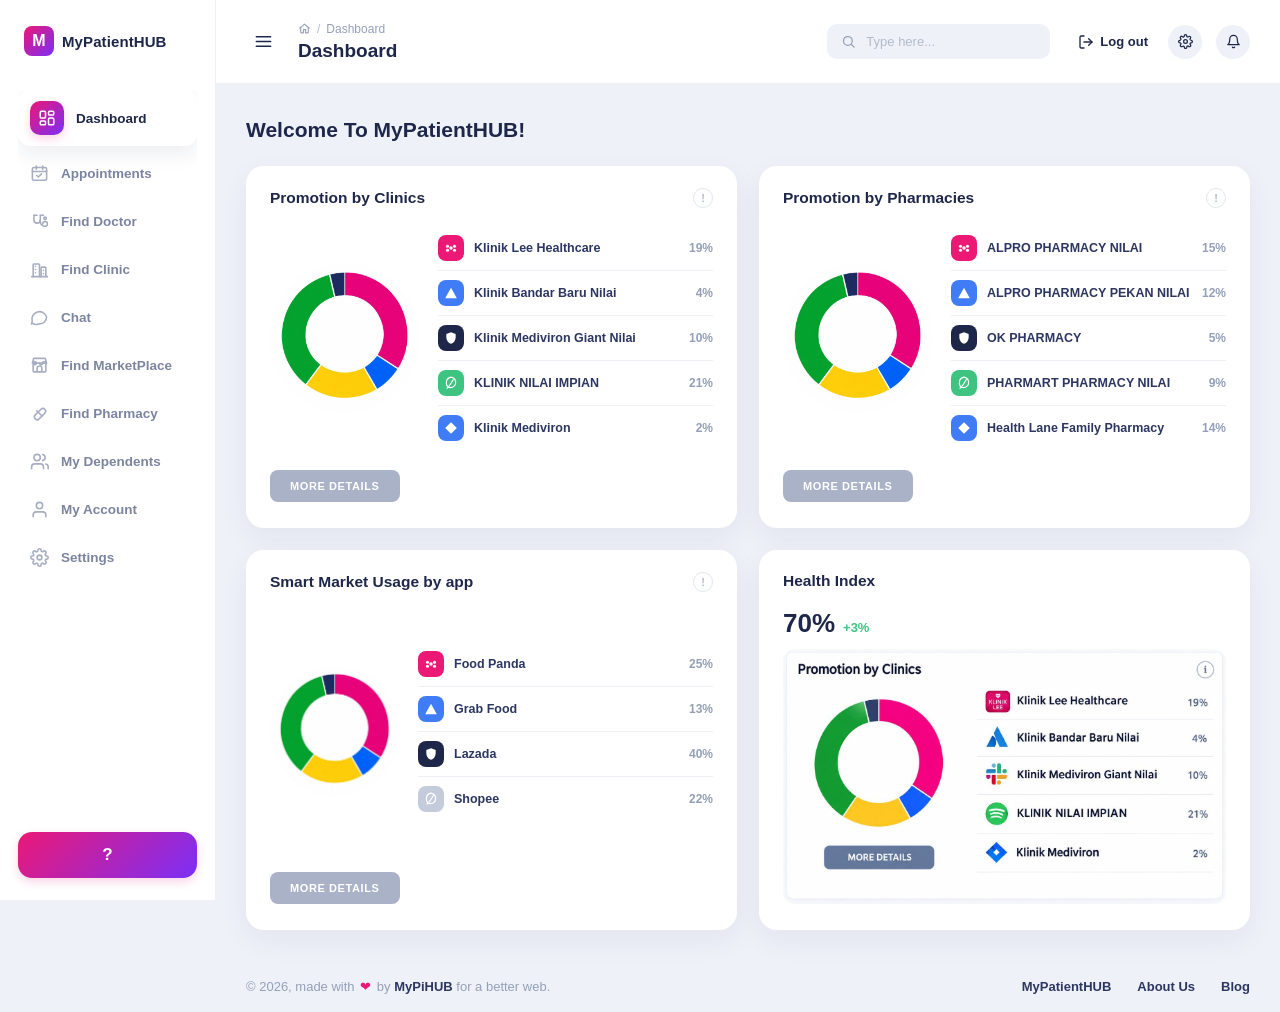
==== index.html @ ab28e2b0 "Files Uploaded" ====
<!DOCTYPE html>
<html lang="en">
<head>
<meta charset="UTF-8" />
<meta name="viewport" content="width=device-width, initial-scale=1.0" />
<title>MyPatientHUB | Dashboard</title>
<link rel="stylesheet" href="styles.css" />
</head>
<body>

  <div class="sidebar-overlay" id="sidebarOverlay"></div>

  <div class="app" id="app">

    <!-- ===================== SIDEBAR ===================== -->
    <aside class="sidebar" id="sidebar">
      <div class="sidebar-logo">
        <span class="logo-mark">M</span>
        <span class="logo-text">MyPatient<b>HUB</b></span>
      </div>

      <nav class="sidebar-nav">
        <ul>
          <li class="nav-item active">
            <a href="#" title="Dashboard">
              <span class="nav-icon" data-icon="layout-dashboard"></span>
              <span class="nav-label">Dashboard</span>
            </a>
          </li>
          <li class="nav-item">
            <a href="#" title="Appointments">
              <span class="nav-icon" data-icon="calendar-check"></span>
              <span class="nav-label">Appointments</span>
            </a>
          </li>
          <li class="nav-item">
            <a href="#" title="Find Doctor">
              <span class="nav-icon" data-icon="stethoscope"></span>
              <span class="nav-label">Find Doctor</span>
            </a>
          </li>
          <li class="nav-item">
            <a href="#" title="Find Clinic">
              <span class="nav-icon" data-icon="building-2"></span>
              <span class="nav-label">Find Clinic</span>
            </a>
          </li>
          <li class="nav-item">
            <a href="#" title="Chat">
              <span class="nav-icon" data-icon="message-square"></span>
              <span class="nav-label">Chat</span>
            </a>
          </li>
          <li class="nav-item">
            <a href="#" title="Find MarketPlace">
              <span class="nav-icon" data-icon="store"></span>
              <span class="nav-label">Find MarketPlace</span>
            </a>
          </li>
          <li class="nav-item">
            <a href="#" title="Find Pharmacy">
              <span class="nav-icon" data-icon="pill"></span>
              <span class="nav-label">Find Pharmacy</span>
            </a>
          </li>
          <li class="nav-item">
            <a href="#" title="My Dependents">
              <span class="nav-icon" data-icon="users"></span>
              <span class="nav-label">My Dependents</span>
            </a>
          </li>
          <li class="nav-item">
            <a href="#" title="My Account">
              <span class="nav-icon" data-icon="user"></span>
              <span class="nav-label">My Account</span>
            </a>
          </li>
          <li class="nav-item">
            <a href="#" title="Settings">
              <span class="nav-icon" data-icon="settings"></span>
              <span class="nav-label">Settings</span>
            </a>
          </li>
        </ul>
      </nav>

      <button class="help-btn" id="helpBtn" aria-label="Help" title="Help">?</button>
    </aside>

    <!-- ===================== MAIN WRAPPER ===================== -->
    <div class="main-wrapper">

      <!-- ===================== HEADER ===================== -->
      <header class="topbar">
        <div class="topbar-left">
          <button class="hamburger" id="hamburgerBtn" aria-label="Toggle sidebar">
            <span class="nav-icon" data-icon="menu"></span>
          </button>
          <div class="topbar-heading">
            <div class="breadcrumb">
              <span class="nav-icon breadcrumb-icon" data-icon="home"></span>
              <span class="crumb-sep">/</span>
              <span class="crumb-current">Dashboard</span>
            </div>
            <h1 class="page-title">Dashboard</h1>
          </div>
        </div>

        <div class="topbar-right">
          <div class="search-box">
            <span class="nav-icon search-icon" data-icon="search"></span>
            <input type="text" placeholder="Type here..." aria-label="Search" />
          </div>

          <div class="topbar-actions">
            <button class="logout-btn">
              <span class="nav-icon" data-icon="log-out"></span>
              <span>Log out</span>
            </button>
            <button class="icon-btn" aria-label="Settings">
              <span class="nav-icon" data-icon="settings"></span>
            </button>
            <button class="icon-btn" aria-label="Notifications">
              <span class="nav-icon" data-icon="bell"></span>
            </button>
          </div>
        </div>
      </header>

      <!-- ===================== MAIN CONTENT ===================== -->
      <main class="content">
        <h2 class="welcome-heading">Welcome To MyPatientHUB!</h2>

        <div class="dashboard-grid">

          <!-- Promotion by Clinics -->
          <section class="card">
            <div class="card-header">
              <h3>Promotion by Clinics</h3>
              <span class="info-dot"></span>
            </div>
            <div class="card-body split">
              <div class="chart-wrap">
                <img class="chart-img" src="chartImg.jpg" alt="Promotion by Clinics chart" />
              </div>
              <ul class="legend-list" id="clinicsLegend"></ul>
            </div>
            <button class="more-details-btn">More Details</button>
          </section>

          <!-- Promotion by Pharmacies -->
          <section class="card">
            <div class="card-header">
              <h3>Promotion by Pharmacies</h3>
              <span class="info-dot"></span>
            </div>
            <div class="card-body split">
              <div class="chart-wrap">
                <img class="chart-img" src="chartImg.jpg" alt="Promotion by Pharmacies chart" />
              </div>
              <ul class="legend-list" id="pharmaciesLegend"></ul>
            </div>
            <button class="more-details-btn">More Details</button>
          </section>

          <!-- Smart Market Usage by app -->
          <section class="card">
            <div class="card-header">
              <h3>Smart Market Usage by app</h3>
              <span class="info-dot"></span>
            </div>
            <div class="card-body split">
              <div class="chart-wrap half">
                <img class="chart-img" src="chartImg.jpg" alt="Smart Market Usage chart" />
              </div>
              <ul class="legend-list" id="marketLegend"></ul>
            </div>
            <button class="more-details-btn">More Details</button>
          </section>

          <!-- Health Index -->
          <section class="card health-card">
            <div class="card-header">
              <h3>Health Index</h3>
            </div>
            <div class="health-stat">
              <span class="health-percent">70%</span>
              <span class="health-delta">+3%</span>
            </div>
            <div class="health-chart-wrap">
              <img class="chart-img" src="img.jpg" alt="Health Index chart" />
            </div>
          </section>

        </div>
      </main>

      <!-- ===================== FOOTER ===================== -->
      <footer class="footer">
        <p class="footer-copy">© 2026, made with <span class="footer-heart">&#10084;</span> by <b>MyPiHUB</b> for a better web.</p>
        <nav class="footer-links">
          <a href="#">MyPatientHUB</a>
          <a href="#">About Us</a>
          <a href="#">Blog</a>
        </nav>
      </footer>
    </div>
  </div>

  <script src="icons.js"></script>
  <script src="script.js"></script>
</body>
</html>
---- styles.css ----
/* ============ TOKENS ============ */
:root {
  --navy: #1e2749;
  --navy-soft: #2c3660;
  --text-muted: #94a0b8;
  --text-faint: #b3bbcd;
  --bg-app: #eef1f8;
  --bg-card: #ffffff;
  --border-soft: #eef0f6;
  --pink: #ec1876;
  --pink-dark: #d1146a;
  --purple: #7b2ff7;
  --green: #3fc380;
  --yellow: #f6b93b;
  --blue: #3f7cf6;
  --silver: #c4cbdb;
  --shadow-card: 0 10px 30px rgba(30, 39, 73, 0.06);
  --shadow-btn: 0 4px 10px rgba(236, 24, 118, 0.18);
  --radius-lg: 18px;
  --radius-md: 12px;
  --sidebar-w: 216px;
  --sidebar-w-collapsed: 76px;
  --header-h: 84px;
}

* { box-sizing: border-box; }

html, body {
  margin: 0;
  padding: 0;
  height: 100%;
}

body {
  font-family: "Segoe UI", -apple-system, BlinkMacSystemFont, "Helvetica Neue", Arial, sans-serif;
  background: var(--bg-app);
  color: var(--navy);
  -webkit-font-smoothing: antialiased;
}

ul { list-style: none; margin: 0; padding: 0; }
a { text-decoration: none; color: inherit; }
button { font-family: inherit; cursor: pointer; border: none; background: none; }

/* ============ ICONS ============ */
.nav-icon {
  display: inline-block;
  width: 19px;
  height: 19px;
  flex-shrink: 0;
}
.nav-icon svg { width: 100%; height: 100%; display: block; }

/* ============ APP LAYOUT ============ */
.app {
  display: flex;
  min-height: 100vh;
}

/* ============ SIDEBAR ============ */
.sidebar {
  width: var(--sidebar-w);
  flex-shrink: 0;
  background: var(--bg-card);
  border-right: 1px solid var(--border-soft);
  padding: 26px 18px 22px;
  display: flex;
  flex-direction: column;
  position: fixed;
  top: 0;
  left: 0;
  bottom: 0;
  z-index: 100;
  transition: width 0.25s ease, box-shadow 0.25s ease;
  overflow: hidden;
}

/* collapsed = icon-only state, toggled by the hamburger button */
.sidebar.collapsed {
  width: var(--sidebar-w-collapsed);
  padding: 26px 12px 22px;
}

.sidebar-logo {
  display: flex;
  align-items: center;
  gap: 8px;
  padding: 0 6px 26px;
  margin-bottom: 8px;
}
.sidebar.collapsed .sidebar-logo {
  justify-content: center;
  padding: 0 0 26px;
}

.logo-mark {
  width: 30px;
  height: 30px;
  border-radius: 8px;
  background: linear-gradient(135deg, var(--pink), var(--purple));
  color: #fff;
  font-weight: 800;
  font-size: 16px;
  display: flex;
  align-items: center;
  justify-content: center;
  flex-shrink: 0;
}

.logo-text {
  font-size: 15px;
  font-weight: 600;
  color: var(--navy);
  letter-spacing: 0.1px;
  white-space: nowrap;
}
.logo-text b { font-weight: 800; }
.sidebar.collapsed .logo-text { display: none; }

.sidebar-nav { flex: 1; overflow-y: auto; overflow-x: hidden; scrollbar-width: thin; scrollbar-color: #d9dceb transparent; }
.sidebar-nav::-webkit-scrollbar { width: 5px; }
.sidebar-nav::-webkit-scrollbar-thumb { background: #d9dceb; border-radius: 4px; }
.sidebar-nav::-webkit-scrollbar-track { background: transparent; }

.sidebar-nav li { margin-bottom: 7px; }

.sidebar-nav a {
  display: flex;
  align-items: center;
  gap: 12px;
  padding: 11px 12px;
  border-radius: 12px;
  color: #7c85a0;
  font-size: 13.5px;
  font-weight: 600;
  white-space: nowrap;
  transition: background 0.15s ease, color 0.15s ease;
}
.sidebar.collapsed .sidebar-nav a {
  justify-content: center;
  padding: 11px;
}

.nav-label { transition: opacity 0.15s ease; }
.sidebar.collapsed .nav-label { display: none; }

.sidebar-nav .nav-icon { color: #a7aec2; }

.sidebar-nav a:hover { background: #f6f4fc; color: var(--navy); }

/* Active item: white card with a small gradient icon badge — the icon
   is the only part that carries color, not the whole row */
.nav-item.active a {
  background: #ffffff;
  color: var(--navy);
  box-shadow: 0 8px 20px rgba(30, 39, 73, 0.08);
}
.nav-item.active .nav-label { font-weight: 700; }
.nav-item.active .nav-icon {
  width: 34px;
  height: 34px;
  padding: 8px;
  display: flex;
  align-items: center;
  justify-content: center;
  border-radius: 10px;
  background: linear-gradient(135deg, var(--pink), var(--purple));
  color: #fff;
  box-shadow: var(--shadow-btn);
}
.sidebar.collapsed .nav-item.active .nav-icon { margin: 0 auto; }

.help-btn {
  margin-top: 18px;
  width: 100%;
  height: 46px;
  border-radius: 14px;
  background: linear-gradient(135deg, var(--pink), var(--purple));
  color: #fff;
  font-size: 17px;
  font-weight: 700;
  display: flex;
  align-items: center;
  justify-content: center;
  box-shadow: var(--shadow-btn);
  flex-shrink: 0;
}

.sidebar-overlay {
  display: none;
  position: fixed;
  inset: 0;
  background: rgba(20, 24, 45, 0.45);
  z-index: 90;
}
.sidebar-overlay.show { display: block; }

/* ============ MAIN WRAPPER ============ */
.main-wrapper {
  flex: 1;
  margin-left: var(--sidebar-w);
  display: flex;
  flex-direction: column;
  min-width: 0;
  transition: margin-left 0.25s ease;
}
.app.sidebar-collapsed .main-wrapper {
  margin-left: var(--sidebar-w-collapsed);
}

/* ============ TOPBAR ============ */
.topbar {
  height: var(--header-h);
  background: var(--bg-card);
  border-bottom: 1px solid var(--border-soft);
  display: flex;
  align-items: center;
  justify-content: space-between;
  padding: 0 30px;
  position: sticky;
  top: 0;
  z-index: 50;
}

.topbar-left {
  display: flex;
  align-items: center;
  gap: 18px;
}

.hamburger {
  width: 34px;
  height: 34px;
  display: flex;
  align-items: center;
  justify-content: center;
  color: var(--navy);
  border-radius: 8px;
}
.hamburger:hover { background: var(--bg-app); }

.breadcrumb {
  display: flex;
  align-items: center;
  gap: 6px;
  font-size: 12px;
  color: var(--text-muted);
  margin-bottom: 4px;
}
.breadcrumb-icon { width: 13px; height: 13px; color: var(--text-muted); }
.crumb-sep { color: var(--text-faint); }
.crumb-current { color: var(--text-muted); }

.page-title {
  margin: 0;
  font-size: 19px;
  font-weight: 700;
  color: var(--navy);
}

.topbar-right {
  display: flex;
  align-items: center;
  gap: 22px;
}

.search-box {
  display: flex;
  align-items: center;
  gap: 8px;
  background: var(--bg-app);
  border-radius: 10px;
  padding: 9px 14px;
  min-width: 210px;
}
.search-icon { color: var(--text-muted); width: 15px; height: 15px; }
.search-box input {
  border: none;
  background: transparent;
  outline: none;
  font-size: 13px;
  color: var(--navy);
  width: 100%;
}
.search-box input::placeholder { color: var(--text-faint); }

.topbar-actions {
  display: flex;
  align-items: center;
  gap: 14px;
}

.logout-btn {
  display: flex;
  align-items: center;
  gap: 6px;
  font-size: 13px;
  font-weight: 600;
  color: var(--navy);
}
.logout-btn .nav-icon { width: 16px; height: 16px; color: var(--navy); }

.icon-btn {
  width: 34px;
  height: 34px;
  border-radius: 50%;
  display: flex;
  align-items: center;
  justify-content: center;
  color: var(--navy);
  background: var(--bg-app);
}
.icon-btn .nav-icon { width: 15px; height: 15px; }
.icon-btn:hover { background: #e4e8f5; }

/* ============ CONTENT ============ */
.content {
  padding: 30px;
  flex: 1;
}

.welcome-heading {
  font-size: 21px;
  font-weight: 700;
  color: var(--navy);
  margin: 4px 0 24px;
}

.dashboard-grid {
  display: grid;
  grid-template-columns: 1fr 1fr;
  gap: 22px;
}

/* ============ CARDS ============ */
.card {
  background: var(--bg-card);
  border-radius: var(--radius-lg);
  box-shadow: var(--shadow-card);
  padding: 22px 24px 26px;
  display: flex;
  flex-direction: column;
}

.card-header {
  display: flex;
  align-items: center;
  justify-content: space-between;
  margin-bottom: 18px;
}

.card-header h3 {
  margin: 0;
  font-size: 15.5px;
  font-weight: 700;
  color: var(--navy);
}

.info-dot {
  width: 20px;
  height: 20px;
  border-radius: 50%;
  border: 1.5px solid #e2e6f0;
  color: var(--text-faint);
  display: flex;
  align-items: center;
  justify-content: center;
  font-size: 11px;
  font-weight: 700;
  flex-shrink: 0;
}
.info-dot::before { content: "!"; }

.card-body.split {
  display: flex;
  align-items: center;
  gap: 18px;
  flex: 1;
}

.chart-wrap {
  position: relative;
  width: 150px;
  height: 150px;
  flex-shrink: 0;
  border-radius: 50%;
  overflow: hidden;
  background: var(--bg-app);
}
.chart-wrap.half { width: 130px; height: 130px; }

.chart-img {
  width: 100%;
  height: 100%;
  object-fit: cover;
  display: block;
}

.legend-list {
  flex: 1;
  display: flex;
  flex-direction: column;
  min-width: 0;
}

.legend-list li {
  display: flex;
  align-items: center;
  gap: 10px;
  padding: 9px 0;
  border-bottom: 1px solid var(--border-soft);
}
.legend-list li:last-child { border-bottom: none; }

.legend-icon {
  width: 26px;
  height: 26px;
  border-radius: 8px;
  flex-shrink: 0;
  display: flex;
  align-items: center;
  justify-content: center;
  color: #fff;
}
.legend-icon svg { width: 14px; height: 14px; }

.legend-name {
  flex: 1;
  font-size: 12.5px;
  font-weight: 600;
  color: var(--navy-soft);
  min-width: 0;
  overflow: hidden;
  text-overflow: ellipsis;
  white-space: nowrap;
}

.legend-pct {
  font-size: 12px;
  color: var(--text-muted);
  font-weight: 600;
  flex-shrink: 0;
}

.more-details-btn {
  align-self: flex-start;
  margin-top: 20px;
  background: #aab2c8;
  color: #fff;
  font-size: 11px;
  font-weight: 700;
  letter-spacing: 0.6px;
  text-transform: uppercase;
  padding: 10px 20px;
  border-radius: 8px;
}
.more-details-btn:hover { background: #9aa2ba; }

/* ============ HEALTH INDEX CARD ============ */
.health-card { justify-content: flex-start; }

.health-stat {
  display: flex;
  align-items: baseline;
  gap: 8px;
  margin-bottom: 10px;
}
.health-percent {
  font-size: 26px;
  font-weight: 800;
  color: var(--navy);
}
.health-delta {
  font-size: 13px;
  font-weight: 700;
  color: var(--green);
}

.health-chart-wrap {
  flex: 1;
  min-height: 140px;
  position: relative;
  border-radius: var(--radius-md);
  overflow: hidden;
  background: var(--bg-app);
}

/* ============ FOOTER ============ */
.footer {
  display: flex;
  align-items: center;
  justify-content: space-between;
  padding: 18px 30px;
  font-size: 13px;
  color: var(--text-muted);
  border-top: 1px solid var(--border-soft);
  flex-wrap: wrap;
  gap: 10px;
}

.footer-copy { margin: 0; }
.footer-copy b { color: var(--navy-soft); font-weight: 700; }

.footer-heart {
  color: var(--pink);
  padding: 0 2px;
}

.footer-links {
  display: flex;
  align-items: center;
  gap: 26px;
}

.footer-links a {
  color: var(--navy-soft);
  font-weight: 600;
  font-size: 13px;
}
.footer-links a:hover { color: var(--pink); }

@media (max-width: 560px) {
  .footer { padding: 16px 18px; justify-content: center; text-align: center; }
  .footer-links { gap: 18px; }
}

/* ============ RESPONSIVE ============ */
@media (max-width: 1080px) {
  .dashboard-grid { grid-template-columns: 1fr; }
}

@media (max-width: 640px) {
  /* below this width the sidebar always starts collapsed (icons only);
     the hamburger can still expand it, and it then floats over the
     content as an overlay drawer instead of pushing it */
  .app:not(.sidebar-collapsed) .sidebar {
    width: var(--sidebar-w);
    box-shadow: 0 0 30px rgba(20, 24, 45, 0.18);
    z-index: 110;
  }
  .app:not(.sidebar-collapsed) .main-wrapper {
    margin-left: var(--sidebar-w-collapsed);
  }
  .topbar { padding: 0 16px; }
  .search-box { min-width: 140px; }
  .logout-btn span:last-child { display: none; }
  .content { padding: 18px; }
}

@media (max-width: 560px) {
  .topbar { flex-wrap: wrap; height: auto; padding: 12px 16px; gap: 10px; }
  .topbar-left { width: 100%; }
  .topbar-right { width: 100%; justify-content: space-between; }
  .search-box { flex: 1; min-width: 0; }
  .card-body.split { flex-direction: column; align-items: stretch; }
  .chart-wrap { margin: 0 auto; }
  .legend-name { white-space: normal; }
}
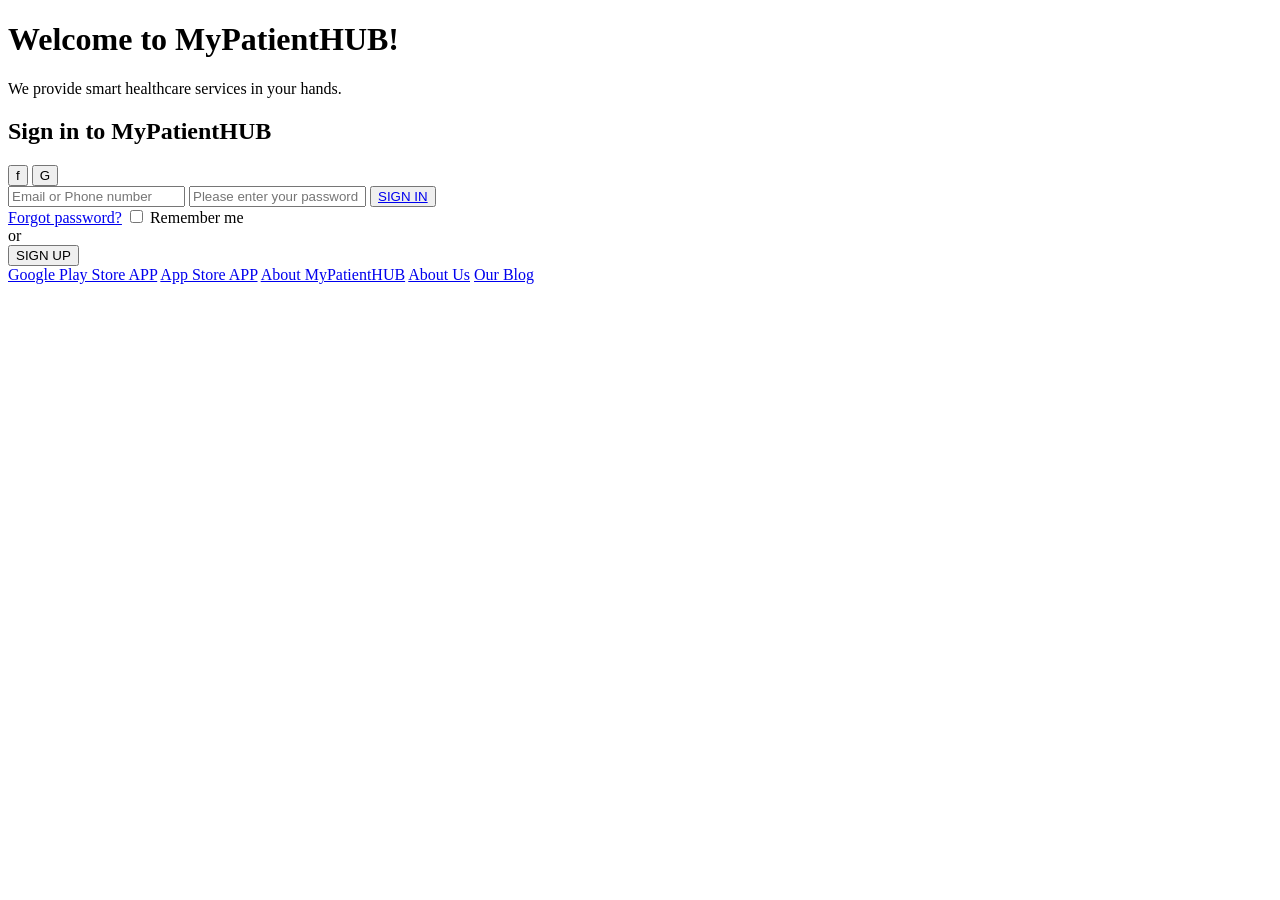
==== commit e81e31ec: "Add files via upload" ====
--- a/index.html
+++ b/index.html
@@ -1,213 +1,69 @@
-<!DOCTYPE html>
-<html lang="en">
-<head>
-<meta charset="UTF-8" />
-<meta name="viewport" content="width=device-width, initial-scale=1.0" />
-<title>MyPatientHUB | Dashboard</title>
-<link rel="stylesheet" href="styles.css" />
-</head>
-<body>
-
-  <div class="sidebar-overlay" id="sidebarOverlay"></div>
-
-  <div class="app" id="app">
-
-    <!-- ===================== SIDEBAR ===================== -->
-    <aside class="sidebar" id="sidebar">
-      <div class="sidebar-logo">
-        <span class="logo-mark">M</span>
-        <span class="logo-text">MyPatient<b>HUB</b></span>
-      </div>
-
-      <nav class="sidebar-nav">
-        <ul>
-          <li class="nav-item active">
-            <a href="#" title="Dashboard">
-              <span class="nav-icon" data-icon="layout-dashboard"></span>
-              <span class="nav-label">Dashboard</span>
-            </a>
-          </li>
-          <li class="nav-item">
-            <a href="#" title="Appointments">
-              <span class="nav-icon" data-icon="calendar-check"></span>
-              <span class="nav-label">Appointments</span>
-            </a>
-          </li>
-          <li class="nav-item">
-            <a href="#" title="Find Doctor">
-              <span class="nav-icon" data-icon="stethoscope"></span>
-              <span class="nav-label">Find Doctor</span>
-            </a>
-          </li>
-          <li class="nav-item">
-            <a href="#" title="Find Clinic">
-              <span class="nav-icon" data-icon="building-2"></span>
-              <span class="nav-label">Find Clinic</span>
-            </a>
-          </li>
-          <li class="nav-item">
-            <a href="#" title="Chat">
-              <span class="nav-icon" data-icon="message-square"></span>
-              <span class="nav-label">Chat</span>
-            </a>
-          </li>
-          <li class="nav-item">
-            <a href="#" title="Find MarketPlace">
-              <span class="nav-icon" data-icon="store"></span>
-              <span class="nav-label">Find MarketPlace</span>
-            </a>
-          </li>
-          <li class="nav-item">
-            <a href="#" title="Find Pharmacy">
-              <span class="nav-icon" data-icon="pill"></span>
-              <span class="nav-label">Find Pharmacy</span>
-            </a>
-          </li>
-          <li class="nav-item">
-            <a href="#" title="My Dependents">
-              <span class="nav-icon" data-icon="users"></span>
-              <span class="nav-label">My Dependents</span>
-            </a>
-          </li>
-          <li class="nav-item">
-            <a href="#" title="My Account">
-              <span class="nav-icon" data-icon="user"></span>
-              <span class="nav-label">My Account</span>
-            </a>
-          </li>
-          <li class="nav-item">
-            <a href="#" title="Settings">
-              <span class="nav-icon" data-icon="settings"></span>
-              <span class="nav-label">Settings</span>
-            </a>
-          </li>
-        </ul>
-      </nav>
-
-      <button class="help-btn" id="helpBtn" aria-label="Help" title="Help">?</button>
-    </aside>
-
-    <!-- ===================== MAIN WRAPPER ===================== -->
-    <div class="main-wrapper">
-
-      <!-- ===================== HEADER ===================== -->
-      <header class="topbar">
-        <div class="topbar-left">
-          <button class="hamburger" id="hamburgerBtn" aria-label="Toggle sidebar">
-            <span class="nav-icon" data-icon="menu"></span>
-          </button>
-          <div class="topbar-heading">
-            <div class="breadcrumb">
-              <span class="nav-icon breadcrumb-icon" data-icon="home"></span>
-              <span class="crumb-sep">/</span>
-              <span class="crumb-current">Dashboard</span>
-            </div>
-            <h1 class="page-title">Dashboard</h1>
-          </div>
-        </div>
-
-        <div class="topbar-right">
-          <div class="search-box">
-            <span class="nav-icon search-icon" data-icon="search"></span>
-            <input type="text" placeholder="Type here..." aria-label="Search" />
-          </div>
-
-          <div class="topbar-actions">
-            <button class="logout-btn">
-              <span class="nav-icon" data-icon="log-out"></span>
-              <span>Log out</span>
-            </button>
-            <button class="icon-btn" aria-label="Settings">
-              <span class="nav-icon" data-icon="settings"></span>
-            </button>
-            <button class="icon-btn" aria-label="Notifications">
-              <span class="nav-icon" data-icon="bell"></span>
-            </button>
-          </div>
-        </div>
-      </header>
-
-      <!-- ===================== MAIN CONTENT ===================== -->
-      <main class="content">
-        <h2 class="welcome-heading">Welcome To MyPatientHUB!</h2>
-
-        <div class="dashboard-grid">
-
-          <!-- Promotion by Clinics -->
-          <section class="card">
-            <div class="card-header">
-              <h3>Promotion by Clinics</h3>
-              <span class="info-dot"></span>
-            </div>
-            <div class="card-body split">
-              <div class="chart-wrap">
-                <img class="chart-img" src="chartImg.jpg" alt="Promotion by Clinics chart" />
-              </div>
-              <ul class="legend-list" id="clinicsLegend"></ul>
-            </div>
-            <button class="more-details-btn">More Details</button>
-          </section>
-
-          <!-- Promotion by Pharmacies -->
-          <section class="card">
-            <div class="card-header">
-              <h3>Promotion by Pharmacies</h3>
-              <span class="info-dot"></span>
-            </div>
-            <div class="card-body split">
-              <div class="chart-wrap">
-                <img class="chart-img" src="chartImg.jpg" alt="Promotion by Pharmacies chart" />
-              </div>
-              <ul class="legend-list" id="pharmaciesLegend"></ul>
-            </div>
-            <button class="more-details-btn">More Details</button>
-          </section>
-
-          <!-- Smart Market Usage by app -->
-          <section class="card">
-            <div class="card-header">
-              <h3>Smart Market Usage by app</h3>
-              <span class="info-dot"></span>
-            </div>
-            <div class="card-body split">
-              <div class="chart-wrap half">
-                <img class="chart-img" src="chartImg.jpg" alt="Smart Market Usage chart" />
-              </div>
-              <ul class="legend-list" id="marketLegend"></ul>
-            </div>
-            <button class="more-details-btn">More Details</button>
-          </section>
-
-          <!-- Health Index -->
-          <section class="card health-card">
-            <div class="card-header">
-              <h3>Health Index</h3>
-            </div>
-            <div class="health-stat">
-              <span class="health-percent">70%</span>
-              <span class="health-delta">+3%</span>
-            </div>
-            <div class="health-chart-wrap">
-              <img class="chart-img" src="img.jpg" alt="Health Index chart" />
-            </div>
-          </section>
-
-        </div>
-      </main>
-
-      <!-- ===================== FOOTER ===================== -->
-      <footer class="footer">
-        <p class="footer-copy">© 2026, made with <span class="footer-heart">&#10084;</span> by <b>MyPiHUB</b> for a better web.</p>
-        <nav class="footer-links">
-          <a href="#">MyPatientHUB</a>
-          <a href="#">About Us</a>
-          <a href="#">Blog</a>
-        </nav>
-      </footer>
-    </div>
-  </div>
-
-  <script src="icons.js"></script>
-  <script src="script.js"></script>
-</body>
-</html>
+<!doctype html>
+<html lang="en">
+  <head>
+    <meta charset="UTF-8" />
+    <meta name="viewport" content="width=device-width, initial-scale=1.0" />
+
+    <title>MyPatientHUB</title>
+
+    <link rel="stylesheet" href="style.css" />
+  </head>
+
+  <body>
+    <div class="top-section">
+      <div class="welcome">
+        <h1>Welcome to MyPatientHUB!</h1>
+        <p>We provide smart healthcare services in your hands.</p>
+      </div>
+      <div class="login-box">
+        <h2>Sign in to MyPatientHUB</h2>
+
+        <div class="social-buttons">
+          <button id="facebook">f</button>
+          <button id="google">G</button>
+        </div>
+
+        <!-- Login form -->
+        <form id="loginForm">
+          <input type="text" id="email" placeholder="Email or Phone number" />
+
+          <input
+            type="password"
+            id="password"
+            placeholder="Please enter your password"
+          />
+
+          <button type="submit" class="sign-in">
+            <a href="m/inex.html">SIGN IN</a>
+          </button>
+        </form>
+
+        <div class="options">
+          <a href="#" id="forgot">Forgot password?</a>
+
+          <label>
+            <input type="checkbox" id="remember" />
+            Remember me
+          </label>
+        </div>
+
+        <div class="or">
+          <span>or</span>
+        </div>
+
+        <button class="sign-up" id="signUp">SIGN UP</button>
+      </div>
+    </div>
+
+    <!-- Footer -->
+    <footer>
+      <a href="#">Google Play Store APP</a>
+      <a href="#">App Store APP</a>
+      <a href="#">About MyPatientHUB</a>
+      <a href="#">About Us</a>
+      <a href="#">Our Blog</a>
+    </footer>
+
+    <script src="script.js"></script>
+  </body>
+</html>
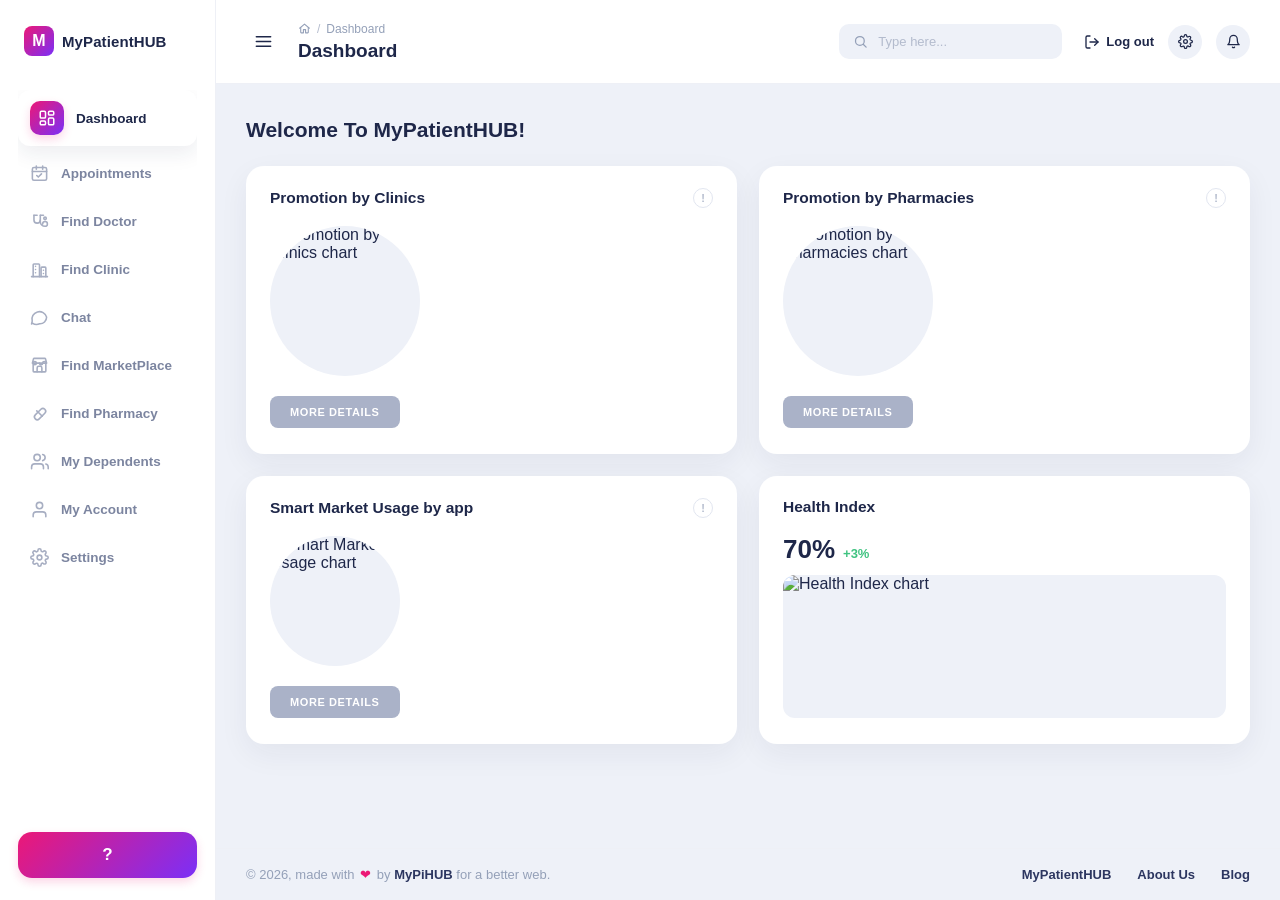
==== commit dee08180: "Update index.html" ====
--- a/index.html
+++ b/index.html
@@ -1,69 +1,213 @@
-<!doctype html>
-<html lang="en">
-  <head>
-    <meta charset="UTF-8" />
-    <meta name="viewport" content="width=device-width, initial-scale=1.0" />
-
-    <title>MyPatientHUB</title>
-
-    <link rel="stylesheet" href="style.css" />
-  </head>
-
-  <body>
-    <div class="top-section">
-      <div class="welcome">
-        <h1>Welcome to MyPatientHUB!</h1>
-        <p>We provide smart healthcare services in your hands.</p>
-      </div>
-      <div class="login-box">
-        <h2>Sign in to MyPatientHUB</h2>
-
-        <div class="social-buttons">
-          <button id="facebook">f</button>
-          <button id="google">G</button>
-        </div>
-
-        <!-- Login form -->
-        <form id="loginForm">
-          <input type="text" id="email" placeholder="Email or Phone number" />
-
-          <input
-            type="password"
-            id="password"
-            placeholder="Please enter your password"
-          />
-
-          <button type="submit" class="sign-in">
-            <a href="m/inex.html">SIGN IN</a>
-          </button>
-        </form>
-
-        <div class="options">
-          <a href="#" id="forgot">Forgot password?</a>
-
-          <label>
-            <input type="checkbox" id="remember" />
-            Remember me
-          </label>
-        </div>
-
-        <div class="or">
-          <span>or</span>
-        </div>
-
-        <button class="sign-up" id="signUp">SIGN UP</button>
-      </div>
-    </div>
-
-    <!-- Footer -->
-    <footer>
-      <a href="#">Google Play Store APP</a>
-      <a href="#">App Store APP</a>
-      <a href="#">About MyPatientHUB</a>
-      <a href="#">About Us</a>
-      <a href="#">Our Blog</a>
-    </footer>
-
-    <script src="script.js"></script>
-  </body>
-</html>
+<!DOCTYPE html>
+<html lang="en">
+<head>
+<meta charset="UTF-8" />
+<meta name="viewport" content="width=device-width, initial-scale=1.0" />
+<title>MyPatientHUB | Dashboard</title>
+<link rel="stylesheet" href="styles.css" />
+</head>
+<body>
+
+  <div class="sidebar-overlay" id="sidebarOverlay"></div>
+
+  <div class="app" id="app">
+
+    <!-- ===================== SIDEBAR ===================== -->
+    <aside class="sidebar" id="sidebar">
+      <div class="sidebar-logo">
+        <span class="logo-mark">M</span>
+        <span class="logo-text">MyPatient<b>HUB</b></span>
+      </div>
+
+      <nav class="sidebar-nav">
+        <ul>
+          <li class="nav-item active">
+            <a href="#" title="Dashboard">
+              <span class="nav-icon" data-icon="layout-dashboard"></span>
+              <span class="nav-label">Dashboard</span>
+            </a>
+          </li>
+          <li class="nav-item">
+            <a href="#" title="Appointments">
+              <span class="nav-icon" data-icon="calendar-check"></span>
+              <span class="nav-label">Appointments</span>
+            </a>
+          </li>
+          <li class="nav-item">
+            <a href="#" title="Find Doctor">
+              <span class="nav-icon" data-icon="stethoscope"></span>
+              <span class="nav-label">Find Doctor</span>
+            </a>
+          </li>
+          <li class="nav-item">
+            <a href="#" title="Find Clinic">
+              <span class="nav-icon" data-icon="building-2"></span>
+              <span class="nav-label">Find Clinic</span>
+            </a>
+          </li>
+          <li class="nav-item">
+            <a href="#" title="Chat">
+              <span class="nav-icon" data-icon="message-square"></span>
+              <span class="nav-label">Chat</span>
+            </a>
+          </li>
+          <li class="nav-item">
+            <a href="#" title="Find MarketPlace">
+              <span class="nav-icon" data-icon="store"></span>
+              <span class="nav-label">Find MarketPlace</span>
+            </a>
+          </li>
+          <li class="nav-item">
+            <a href="#" title="Find Pharmacy">
+              <span class="nav-icon" data-icon="pill"></span>
+              <span class="nav-label">Find Pharmacy</span>
+            </a>
+          </li>
+          <li class="nav-item">
+            <a href="#" title="My Dependents">
+              <span class="nav-icon" data-icon="users"></span>
+              <span class="nav-label">My Dependents</span>
+            </a>
+          </li>
+          <li class="nav-item">
+            <a href="#" title="My Account">
+              <span class="nav-icon" data-icon="user"></span>
+              <span class="nav-label">My Account</span>
+            </a>
+          </li>
+          <li class="nav-item">
+            <a href="#" title="Settings">
+              <span class="nav-icon" data-icon="settings"></span>
+              <span class="nav-label">Settings</span>
+            </a>
+          </li>
+        </ul>
+      </nav>
+
+      <button class="help-btn" id="helpBtn" aria-label="Help" title="Help">?</button>
+    </aside>
+
+    <!-- ===================== MAIN WRAPPER ===================== -->
+    <div class="main-wrapper">
+
+      <!-- ===================== HEADER ===================== -->
+      <header class="topbar">
+        <div class="topbar-left">
+          <button class="hamburger" id="hamburgerBtn" aria-label="Toggle sidebar">
+            <span class="nav-icon" data-icon="menu"></span>
+          </button>
+          <div class="topbar-heading">
+            <div class="breadcrumb">
+              <span class="nav-icon breadcrumb-icon" data-icon="home"></span>
+              <span class="crumb-sep">/</span>
+              <span class="crumb-current">Dashboard</span>
+            </div>
+            <h1 class="page-title">Dashboard</h1>
+          </div>
+        </div>
+
+        <div class="topbar-right">
+          <div class="search-box">
+            <span class="nav-icon search-icon" data-icon="search"></span>
+            <input type="text" placeholder="Type here..." aria-label="Search" />
+          </div>
+
+          <div class="topbar-actions">
+            <a class="logout-btn" href="login.html">
+              <span class="nav-icon" data-icon="log-out"></span>
+              <span>Log out</span>
+            </a>
+            <button class="icon-btn" aria-label="Settings">
+              <span class="nav-icon" data-icon="settings"></span>
+            </button>
+            <button class="icon-btn" aria-label="Notifications">
+              <span class="nav-icon" data-icon="bell"></span>
+            </button>
+          </div>
+        </div>
+      </header>
+
+      <!-- ===================== MAIN CONTENT ===================== -->
+      <main class="content">
+        <h2 class="welcome-heading">Welcome To MyPatientHUB!</h2>
+
+        <div class="dashboard-grid">
+
+          <!-- Promotion by Clinics -->
+          <section class="card">
+            <div class="card-header">
+              <h3>Promotion by Clinics</h3>
+              <span class="info-dot"></span>
+            </div>
+            <div class="card-body split">
+              <div class="chart-wrap">
+                <img class="chart-img" src="Desktop/New folder/img.jpg" alt="Promotion by Clinics chart" />
+              </div>
+              <ul class="legend-list" id="clinicsLegend"></ul>
+            </div>
+            <button class="more-details-btn">More Details</button>
+          </section>
+
+          <!-- Promotion by Pharmacies -->
+          <section class="card">
+            <div class="card-header">
+              <h3>Promotion by Pharmacies</h3>
+              <span class="info-dot"></span>
+            </div>
+            <div class="card-body split">
+              <div class="chart-wrap">
+                <img class="chart-img" src="Desktop/New folder/img.jpg" alt="Promotion by Pharmacies chart" />
+              </div>
+              <ul class="legend-list" id="pharmaciesLegend"></ul>
+            </div>
+            <button class="more-details-btn">More Details</button>
+          </section>
+
+          <!-- Smart Market Usage by app -->
+          <section class="card">
+            <div class="card-header">
+              <h3>Smart Market Usage by app</h3>
+              <span class="info-dot"></span>
+            </div>
+            <div class="card-body split">
+              <div class="chart-wrap half">
+                <img class="chart-img" src="Desktop/New folder/img.jpg" alt="Smart Market Usage chart" />
+              </div>
+              <ul class="legend-list" id="marketLegend"></ul>
+            </div>
+            <button class="more-details-btn">More Details</button>
+          </section>
+
+          <!-- Health Index -->
+          <section class="card health-card">
+            <div class="card-header">
+              <h3>Health Index</h3>
+            </div>
+            <div class="health-stat">
+              <span class="health-percent">70%</span>
+              <span class="health-delta">+3%</span>
+            </div>
+            <div class="health-chart-wrap">
+              <img class="chart-img" src="Desktop/New folder/img.jpg" alt="Health Index chart" />
+            </div>
+          </section>
+
+        </div>
+      </main>
+
+      <!-- ===================== FOOTER ===================== -->
+      <footer class="footer">
+        <p class="footer-copy">© 2026, made with <span class="footer-heart">&#10084;</span> by <b>MyPiHUB</b> for a better web.</p>
+        <nav class="footer-links">
+          <a href="#">MyPatientHUB</a>
+          <a href="#">About Us</a>
+          <a href="#">Blog</a>
+        </nav>
+      </footer>
+    </div>
+  </div>
+
+  <script src="icons.js"></script>
+  <script src="script.js"></script>
+</body>
+</html>
--- a/styles.css
+++ b/styles.css
@@ -0,0 +1,558 @@
+/* ============ TOKENS ============ */
+:root {
+  --navy: #1e2749;
+  --navy-soft: #2c3660;
+  --text-muted: #94a0b8;
+  --text-faint: #b3bbcd;
+  --bg-app: #eef1f8;
+  --bg-card: #ffffff;
+  --border-soft: #eef0f6;
+  --pink: #ec1876;
+  --pink-dark: #d1146a;
+  --purple: #7b2ff7;
+  --green: #3fc380;
+  --yellow: #f6b93b;
+  --blue: #3f7cf6;
+  --silver: #c4cbdb;
+  --shadow-card: 0 10px 30px rgba(30, 39, 73, 0.06);
+  --shadow-btn: 0 4px 10px rgba(236, 24, 118, 0.18);
+  --radius-lg: 18px;
+  --radius-md: 12px;
+  --sidebar-w: 216px;
+  --sidebar-w-collapsed: 76px;
+  --header-h: 84px;
+}
+
+* { box-sizing: border-box; }
+
+html, body {
+  margin: 0;
+  padding: 0;
+  height: 100%;
+}
+
+body {
+  font-family: "Segoe UI", -apple-system, BlinkMacSystemFont, "Helvetica Neue", Arial, sans-serif;
+  background: var(--bg-app);
+  color: var(--navy);
+  -webkit-font-smoothing: antialiased;
+}
+
+ul { list-style: none; margin: 0; padding: 0; }
+a { text-decoration: none; color: inherit; }
+button { font-family: inherit; cursor: pointer; border: none; background: none; }
+
+/* ============ ICONS ============ */
+.nav-icon {
+  display: inline-block;
+  width: 19px;
+  height: 19px;
+  flex-shrink: 0;
+}
+.nav-icon svg { width: 100%; height: 100%; display: block; }
+
+/* ============ APP LAYOUT ============ */
+.app {
+  display: flex;
+  min-height: 100vh;
+}
+
+/* ============ SIDEBAR ============ */
+.sidebar {
+  width: var(--sidebar-w);
+  flex-shrink: 0;
+  background: var(--bg-card);
+  border-right: 1px solid var(--border-soft);
+  padding: 26px 18px 22px;
+  display: flex;
+  flex-direction: column;
+  position: fixed;
+  top: 0;
+  left: 0;
+  bottom: 0;
+  z-index: 100;
+  transition: width 0.25s ease, box-shadow 0.25s ease;
+  overflow: hidden;
+}
+
+/* collapsed = icon-only state, toggled by the hamburger button */
+.sidebar.collapsed {
+  width: var(--sidebar-w-collapsed);
+  padding: 26px 12px 22px;
+}
+
+.sidebar-logo {
+  display: flex;
+  align-items: center;
+  gap: 8px;
+  padding: 0 6px 26px;
+  margin-bottom: 8px;
+}
+.sidebar.collapsed .sidebar-logo {
+  justify-content: center;
+  padding: 0 0 26px;
+}
+
+.logo-mark {
+  width: 30px;
+  height: 30px;
+  border-radius: 8px;
+  background: linear-gradient(135deg, var(--pink), var(--purple));
+  color: #fff;
+  font-weight: 800;
+  font-size: 16px;
+  display: flex;
+  align-items: center;
+  justify-content: center;
+  flex-shrink: 0;
+}
+
+.logo-text {
+  font-size: 15px;
+  font-weight: 600;
+  color: var(--navy);
+  letter-spacing: 0.1px;
+  white-space: nowrap;
+}
+.logo-text b { font-weight: 800; }
+.sidebar.collapsed .logo-text { display: none; }
+
+.sidebar-nav { flex: 1; overflow-y: auto; overflow-x: hidden; scrollbar-width: thin; scrollbar-color: #d9dceb transparent; }
+.sidebar-nav::-webkit-scrollbar { width: 5px; }
+.sidebar-nav::-webkit-scrollbar-thumb { background: #d9dceb; border-radius: 4px; }
+.sidebar-nav::-webkit-scrollbar-track { background: transparent; }
+
+.sidebar-nav li { margin-bottom: 7px; }
+
+.sidebar-nav a {
+  display: flex;
+  align-items: center;
+  gap: 12px;
+  padding: 11px 12px;
+  border-radius: 12px;
+  color: #7c85a0;
+  font-size: 13.5px;
+  font-weight: 600;
+  white-space: nowrap;
+  transition: background 0.15s ease, color 0.15s ease;
+}
+.sidebar.collapsed .sidebar-nav a {
+  justify-content: center;
+  padding: 11px;
+}
+
+.nav-label { transition: opacity 0.15s ease; }
+.sidebar.collapsed .nav-label { display: none; }
+
+.sidebar-nav .nav-icon { color: #a7aec2; }
+
+.sidebar-nav a:hover { background: #f6f4fc; color: var(--navy); }
+
+/* Active item: white card with a small gradient icon badge — the icon
+   is the only part that carries color, not the whole row */
+.nav-item.active a {
+  background: #ffffff;
+  color: var(--navy);
+  box-shadow: 0 8px 20px rgba(30, 39, 73, 0.08);
+}
+.nav-item.active .nav-label { font-weight: 700; }
+.nav-item.active .nav-icon {
+  width: 34px;
+  height: 34px;
+  padding: 8px;
+  display: flex;
+  align-items: center;
+  justify-content: center;
+  border-radius: 10px;
+  background: linear-gradient(135deg, var(--pink), var(--purple));
+  color: #fff;
+  box-shadow: var(--shadow-btn);
+}
+.sidebar.collapsed .nav-item.active .nav-icon { margin: 0 auto; }
+
+.help-btn {
+  margin-top: 18px;
+  width: 100%;
+  height: 46px;
+  border-radius: 14px;
+  background: linear-gradient(135deg, var(--pink), var(--purple));
+  color: #fff;
+  font-size: 17px;
+  font-weight: 700;
+  display: flex;
+  align-items: center;
+  justify-content: center;
+  box-shadow: var(--shadow-btn);
+  flex-shrink: 0;
+}
+
+.sidebar-overlay {
+  display: none;
+  position: fixed;
+  inset: 0;
+  background: rgba(20, 24, 45, 0.45);
+  z-index: 90;
+}
+.sidebar-overlay.show { display: block; }
+
+/* ============ MAIN WRAPPER ============ */
+.main-wrapper {
+  flex: 1;
+  margin-left: var(--sidebar-w);
+  display: flex;
+  flex-direction: column;
+  min-width: 0;
+  transition: margin-left 0.25s ease;
+}
+.app.sidebar-collapsed .main-wrapper {
+  margin-left: var(--sidebar-w-collapsed);
+}
+
+/* ============ TOPBAR ============ */
+.topbar {
+  height: var(--header-h);
+  background: var(--bg-card);
+  border-bottom: 1px solid var(--border-soft);
+  display: flex;
+  align-items: center;
+  justify-content: space-between;
+  padding: 0 30px;
+  position: sticky;
+  top: 0;
+  z-index: 50;
+}
+
+.topbar-left {
+  display: flex;
+  align-items: center;
+  gap: 18px;
+}
+
+.hamburger {
+  width: 34px;
+  height: 34px;
+  display: flex;
+  align-items: center;
+  justify-content: center;
+  color: var(--navy);
+  border-radius: 8px;
+}
+.hamburger:hover { background: var(--bg-app); }
+
+.breadcrumb {
+  display: flex;
+  align-items: center;
+  gap: 6px;
+  font-size: 12px;
+  color: var(--text-muted);
+  margin-bottom: 4px;
+}
+.breadcrumb-icon { width: 13px; height: 13px; color: var(--text-muted); }
+.crumb-sep { color: var(--text-faint); }
+.crumb-current { color: var(--text-muted); }
+
+.page-title {
+  margin: 0;
+  font-size: 19px;
+  font-weight: 700;
+  color: var(--navy);
+}
+
+.topbar-right {
+  display: flex;
+  align-items: center;
+  gap: 22px;
+}
+
+.search-box {
+  display: flex;
+  align-items: center;
+  gap: 8px;
+  background: var(--bg-app);
+  border-radius: 10px;
+  padding: 9px 14px;
+  min-width: 210px;
+}
+.search-icon { color: var(--text-muted); width: 15px; height: 15px; }
+.search-box input {
+  border: none;
+  background: transparent;
+  outline: none;
+  font-size: 13px;
+  color: var(--navy);
+  width: 100%;
+}
+.search-box input::placeholder { color: var(--text-faint); }
+
+.topbar-actions {
+  display: flex;
+  align-items: center;
+  gap: 14px;
+}
+
+.logout-btn {
+  display: flex;
+  align-items: center;
+  gap: 6px;
+  font-size: 13px;
+  font-weight: 600;
+  color: var(--navy);
+}
+.logout-btn .nav-icon { width: 16px; height: 16px; color: var(--navy); }
+
+.icon-btn {
+  width: 34px;
+  height: 34px;
+  border-radius: 50%;
+  display: flex;
+  align-items: center;
+  justify-content: center;
+  color: var(--navy);
+  background: var(--bg-app);
+}
+.icon-btn .nav-icon { width: 15px; height: 15px; }
+.icon-btn:hover { background: #e4e8f5; }
+
+/* ============ CONTENT ============ */
+.content {
+  padding: 30px;
+  flex: 1;
+}
+
+.welcome-heading {
+  font-size: 21px;
+  font-weight: 700;
+  color: var(--navy);
+  margin: 4px 0 24px;
+}
+
+.dashboard-grid {
+  display: grid;
+  grid-template-columns: 1fr 1fr;
+  gap: 22px;
+}
+
+/* ============ CARDS ============ */
+.card {
+  background: var(--bg-card);
+  border-radius: var(--radius-lg);
+  box-shadow: var(--shadow-card);
+  padding: 22px 24px 26px;
+  display: flex;
+  flex-direction: column;
+}
+
+.card-header {
+  display: flex;
+  align-items: center;
+  justify-content: space-between;
+  margin-bottom: 18px;
+}
+
+.card-header h3 {
+  margin: 0;
+  font-size: 15.5px;
+  font-weight: 700;
+  color: var(--navy);
+}
+
+.info-dot {
+  width: 20px;
+  height: 20px;
+  border-radius: 50%;
+  border: 1.5px solid #e2e6f0;
+  color: var(--text-faint);
+  display: flex;
+  align-items: center;
+  justify-content: center;
+  font-size: 11px;
+  font-weight: 700;
+  flex-shrink: 0;
+}
+.info-dot::before { content: "!"; }
+
+.card-body.split {
+  display: flex;
+  align-items: center;
+  gap: 18px;
+  flex: 1;
+}
+
+.chart-wrap {
+  position: relative;
+  width: 150px;
+  height: 150px;
+  flex-shrink: 0;
+  border-radius: 50%;
+  overflow: hidden;
+  background: var(--bg-app);
+}
+.chart-wrap.half { width: 130px; height: 130px; }
+
+.chart-img {
+  width: 100%;
+  height: 100%;
+  object-fit: cover;
+  display: block;
+}
+
+.legend-list {
+  flex: 1;
+  display: flex;
+  flex-direction: column;
+  min-width: 0;
+}
+
+.legend-list li {
+  display: flex;
+  align-items: center;
+  gap: 10px;
+  padding: 9px 0;
+  border-bottom: 1px solid var(--border-soft);
+}
+.legend-list li:last-child { border-bottom: none; }
+
+.legend-icon {
+  width: 26px;
+  height: 26px;
+  border-radius: 8px;
+  flex-shrink: 0;
+  display: flex;
+  align-items: center;
+  justify-content: center;
+  color: #fff;
+}
+.legend-icon svg { width: 14px; height: 14px; }
+
+.legend-name {
+  flex: 1;
+  font-size: 12.5px;
+  font-weight: 600;
+  color: var(--navy-soft);
+  min-width: 0;
+  overflow: hidden;
+  text-overflow: ellipsis;
+  white-space: nowrap;
+}
+
+.legend-pct {
+  font-size: 12px;
+  color: var(--text-muted);
+  font-weight: 600;
+  flex-shrink: 0;
+}
+
+.more-details-btn {
+  align-self: flex-start;
+  margin-top: 20px;
+  background: #aab2c8;
+  color: #fff;
+  font-size: 11px;
+  font-weight: 700;
+  letter-spacing: 0.6px;
+  text-transform: uppercase;
+  padding: 10px 20px;
+  border-radius: 8px;
+}
+.more-details-btn:hover { background: #9aa2ba; }
+
+/* ============ HEALTH INDEX CARD ============ */
+.health-card { justify-content: flex-start; }
+
+.health-stat {
+  display: flex;
+  align-items: baseline;
+  gap: 8px;
+  margin-bottom: 10px;
+}
+.health-percent {
+  font-size: 26px;
+  font-weight: 800;
+  color: var(--navy);
+}
+.health-delta {
+  font-size: 13px;
+  font-weight: 700;
+  color: var(--green);
+}
+
+.health-chart-wrap {
+  flex: 1;
+  min-height: 140px;
+  position: relative;
+  border-radius: var(--radius-md);
+  overflow: hidden;
+  background: var(--bg-app);
+}
+
+/* ============ FOOTER ============ */
+.footer {
+  display: flex;
+  align-items: center;
+  justify-content: space-between;
+  padding: 18px 30px;
+  font-size: 13px;
+  color: var(--text-muted);
+  border-top: 1px solid var(--border-soft);
+  flex-wrap: wrap;
+  gap: 10px;
+}
+
+.footer-copy { margin: 0; }
+.footer-copy b { color: var(--navy-soft); font-weight: 700; }
+
+.footer-heart {
+  color: var(--pink);
+  padding: 0 2px;
+}
+
+.footer-links {
+  display: flex;
+  align-items: center;
+  gap: 26px;
+}
+
+.footer-links a {
+  color: var(--navy-soft);
+  font-weight: 600;
+  font-size: 13px;
+}
+.footer-links a:hover { color: var(--pink); }
+
+@media (max-width: 560px) {
+  .footer { padding: 16px 18px; justify-content: center; text-align: center; }
+  .footer-links { gap: 18px; }
+}
+
+/* ============ RESPONSIVE ============ */
+@media (max-width: 1080px) {
+  .dashboard-grid { grid-template-columns: 1fr; }
+}
+
+@media (max-width: 640px) {
+  /* below this width the sidebar always starts collapsed (icons only);
+     the hamburger can still expand it, and it then floats over the
+     content as an overlay drawer instead of pushing it */
+  .app:not(.sidebar-collapsed) .sidebar {
+    width: var(--sidebar-w);
+    box-shadow: 0 0 30px rgba(20, 24, 45, 0.18);
+    z-index: 110;
+  }
+  .app:not(.sidebar-collapsed) .main-wrapper {
+    margin-left: var(--sidebar-w-collapsed);
+  }
+  .topbar { padding: 0 16px; }
+  .search-box { min-width: 140px; }
+  .logout-btn span:last-child { display: none; }
+  .content { padding: 18px; }
+}
+
+@media (max-width: 560px) {
+  .topbar { flex-wrap: wrap; height: auto; padding: 12px 16px; gap: 10px; }
+  .topbar-left { width: 100%; }
+  .topbar-right { width: 100%; justify-content: space-between; }
+  .search-box { flex: 1; min-width: 0; }
+  .card-body.split { flex-direction: column; align-items: stretch; }
+  .chart-wrap { margin: 0 auto; }
+  .legend-name { white-space: normal; }
+}
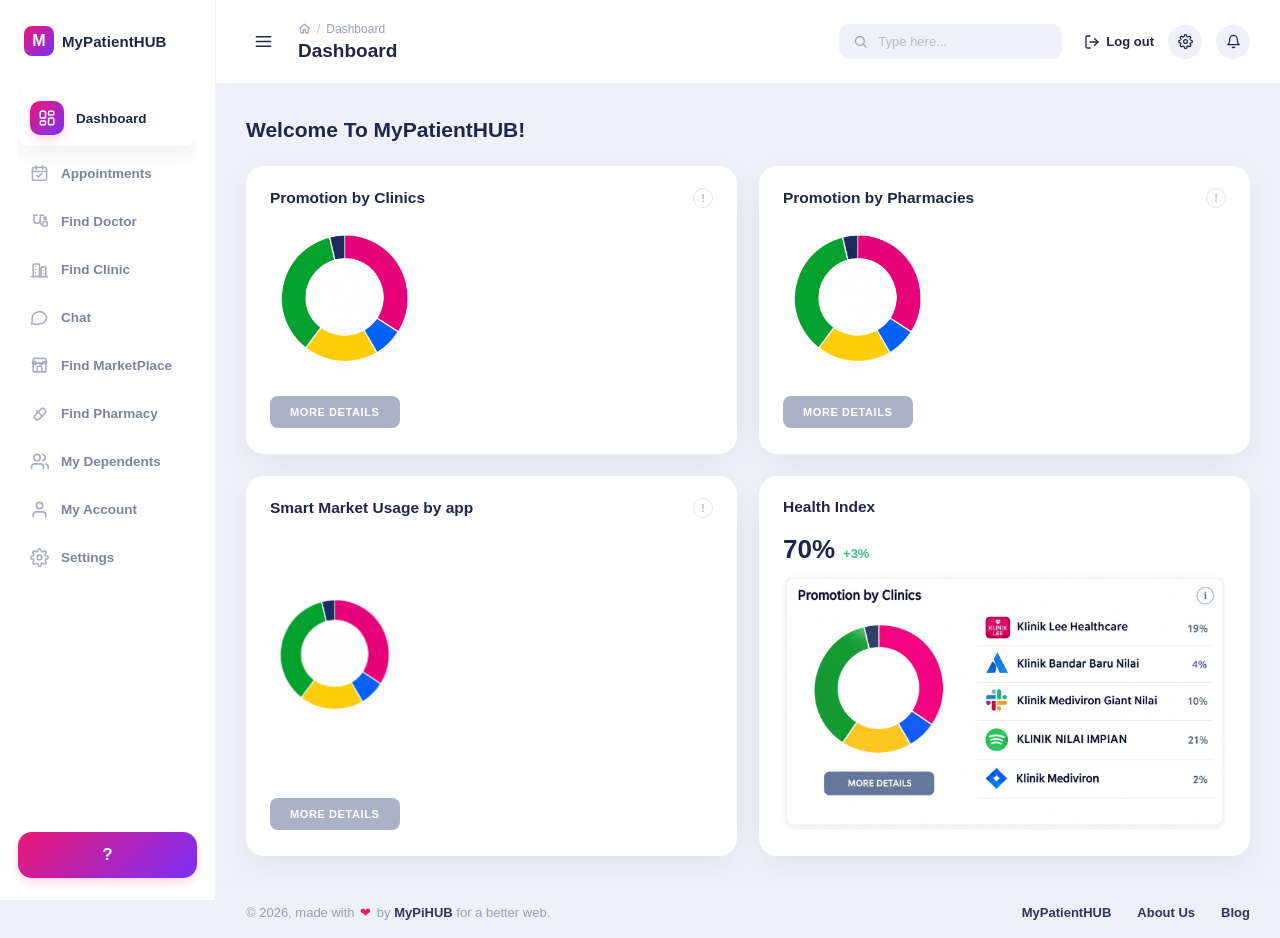
==== commit 6127079c: "images linked" ====
--- a/index.html
+++ b/index.html
@@ -141,7 +141,7 @@
             </div>
             <div class="card-body split">
               <div class="chart-wrap">
-                <img class="chart-img" src="Desktop/New folder/img.jpg" alt="Promotion by Clinics chart" />
+                <img class="chart-img" src="chartImg.jpg" alt="Promotion by Clinics chart" />
               </div>
               <ul class="legend-list" id="clinicsLegend"></ul>
             </div>
@@ -156,7 +156,7 @@
             </div>
             <div class="card-body split">
               <div class="chart-wrap">
-                <img class="chart-img" src="Desktop/New folder/img.jpg" alt="Promotion by Pharmacies chart" />
+                <img class="chart-img" src="chartImg.jpg" alt="Promotion by Pharmacies chart" />
               </div>
               <ul class="legend-list" id="pharmaciesLegend"></ul>
             </div>
@@ -171,7 +171,7 @@
             </div>
             <div class="card-body split">
               <div class="chart-wrap half">
-                <img class="chart-img" src="Desktop/New folder/img.jpg" alt="Smart Market Usage chart" />
+                <img class="chart-img" src="chartImg.jpg" alt="Smart Market Usage chart" />
               </div>
               <ul class="legend-list" id="marketLegend"></ul>
             </div>
@@ -188,7 +188,7 @@
               <span class="health-delta">+3%</span>
             </div>
             <div class="health-chart-wrap">
-              <img class="chart-img" src="Desktop/New folder/img.jpg" alt="Health Index chart" />
+              <img class="chart-img" src="img.jpg" alt="Health Index chart" />
             </div>
           </section>
 
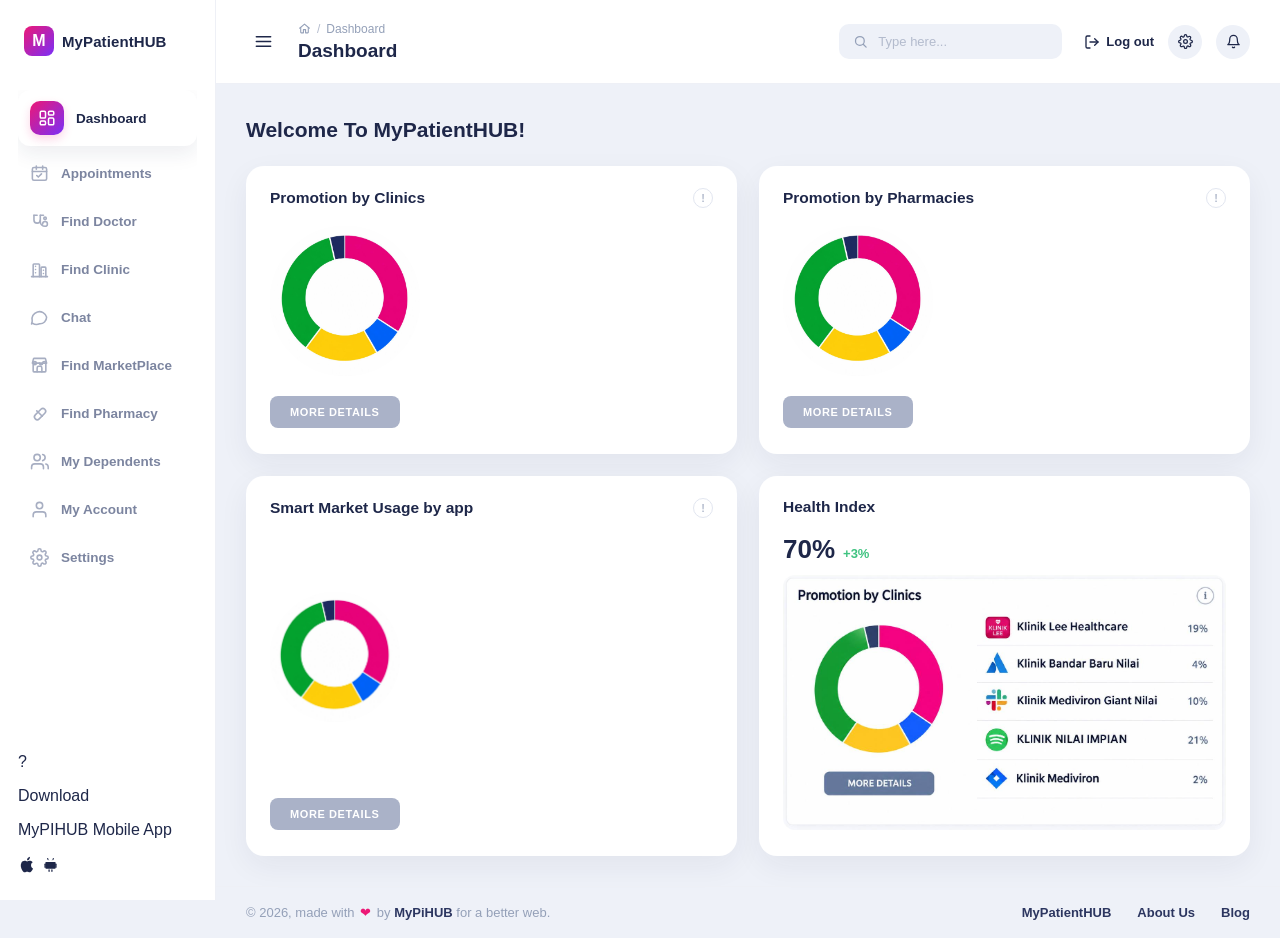
==== commit 36115a15: "pages connected" ====
--- a/index.html
+++ b/index.html
@@ -34,13 +34,13 @@
             </a>
           </li>
           <li class="nav-item">
-            <a href="#" title="Find Doctor">
+            <a href="finddoctor.html" title="Find Doctor">
               <span class="nav-icon" data-icon="stethoscope"></span>
               <span class="nav-label">Find Doctor</span>
             </a>
           </li>
           <li class="nav-item">
-            <a href="#" title="Find Clinic">
+            <a href="clinic.html" title="Find Clinic">
               <span class="nav-icon" data-icon="building-2"></span>
               <span class="nav-label">Find Clinic</span>
             </a>
@@ -84,7 +84,31 @@
         </ul>
       </nav>
 
-      <button class="help-btn" id="helpBtn" aria-label="Help" title="Help">?</button>
+      <div class="app-download-card">
+        <span class="app-download-icon">?</span>
+        <p class="app-download-title">Download</p>
+        <p class="app-download-subtitle">MyPIHUB Mobile App</p>
+        <div class="app-download-buttons">
+          <a
+            class="app-store-btn ios"
+            href="https://www.creative-tim.com/learning-lab/react/quick-start/soft-ui-dashboard/"
+            target="_blank"
+            rel="noopener"
+            aria-label="Download on the App Store"
+          >
+            <span class="nav-icon" data-icon="apple"></span>
+          </a>
+          <a
+            class="app-store-btn android"
+            href="https://www.creative-tim.com/learning-lab/react/quick-start/soft-ui-dashboard/"
+            target="_blank"
+            rel="noopener"
+            aria-label="Get it on Google Play"
+          >
+            <span class="nav-icon" data-icon="android"></span>
+          </a>
+        </div>
+      </div>
     </aside>
 
     <!-- ===================== MAIN WRAPPER ===================== -->
@@ -210,4 +234,4 @@
   <script src="icons.js"></script>
   <script src="script.js"></script>
 </body>
-</html>
+</html>
